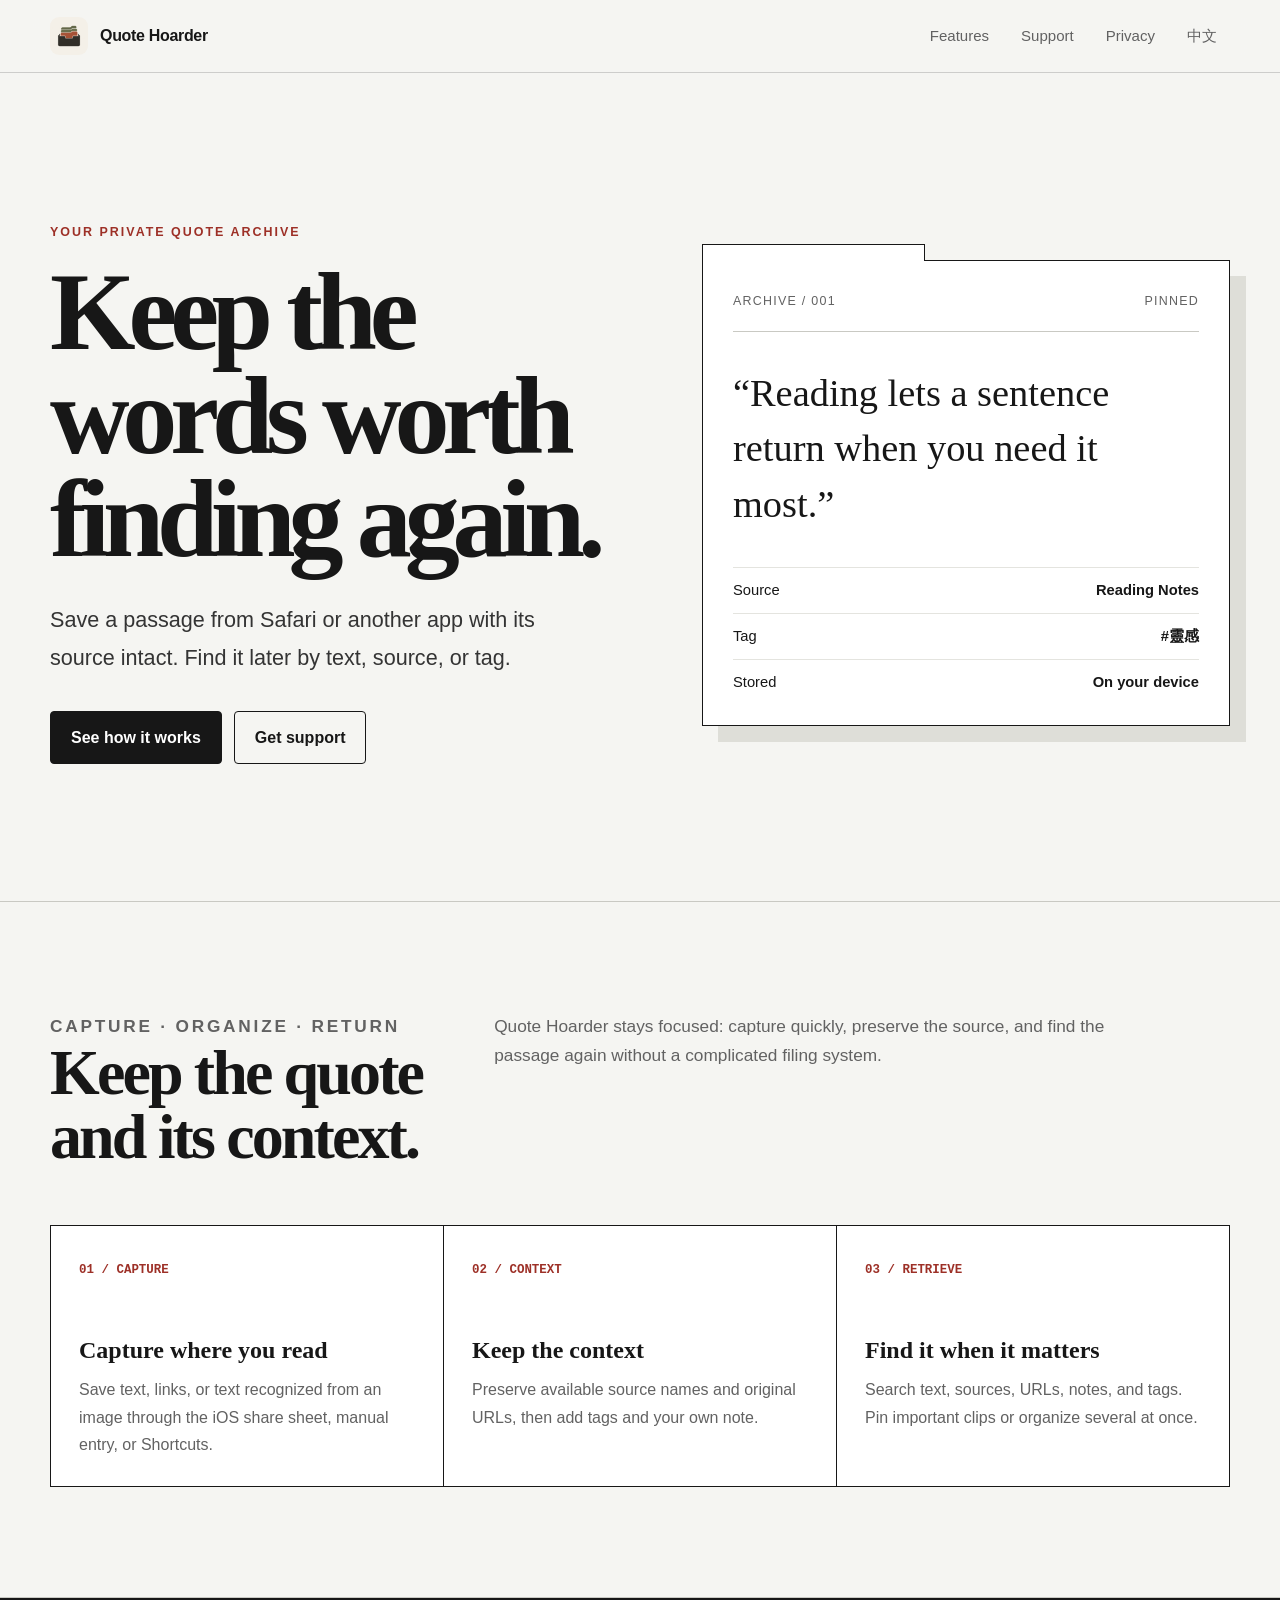
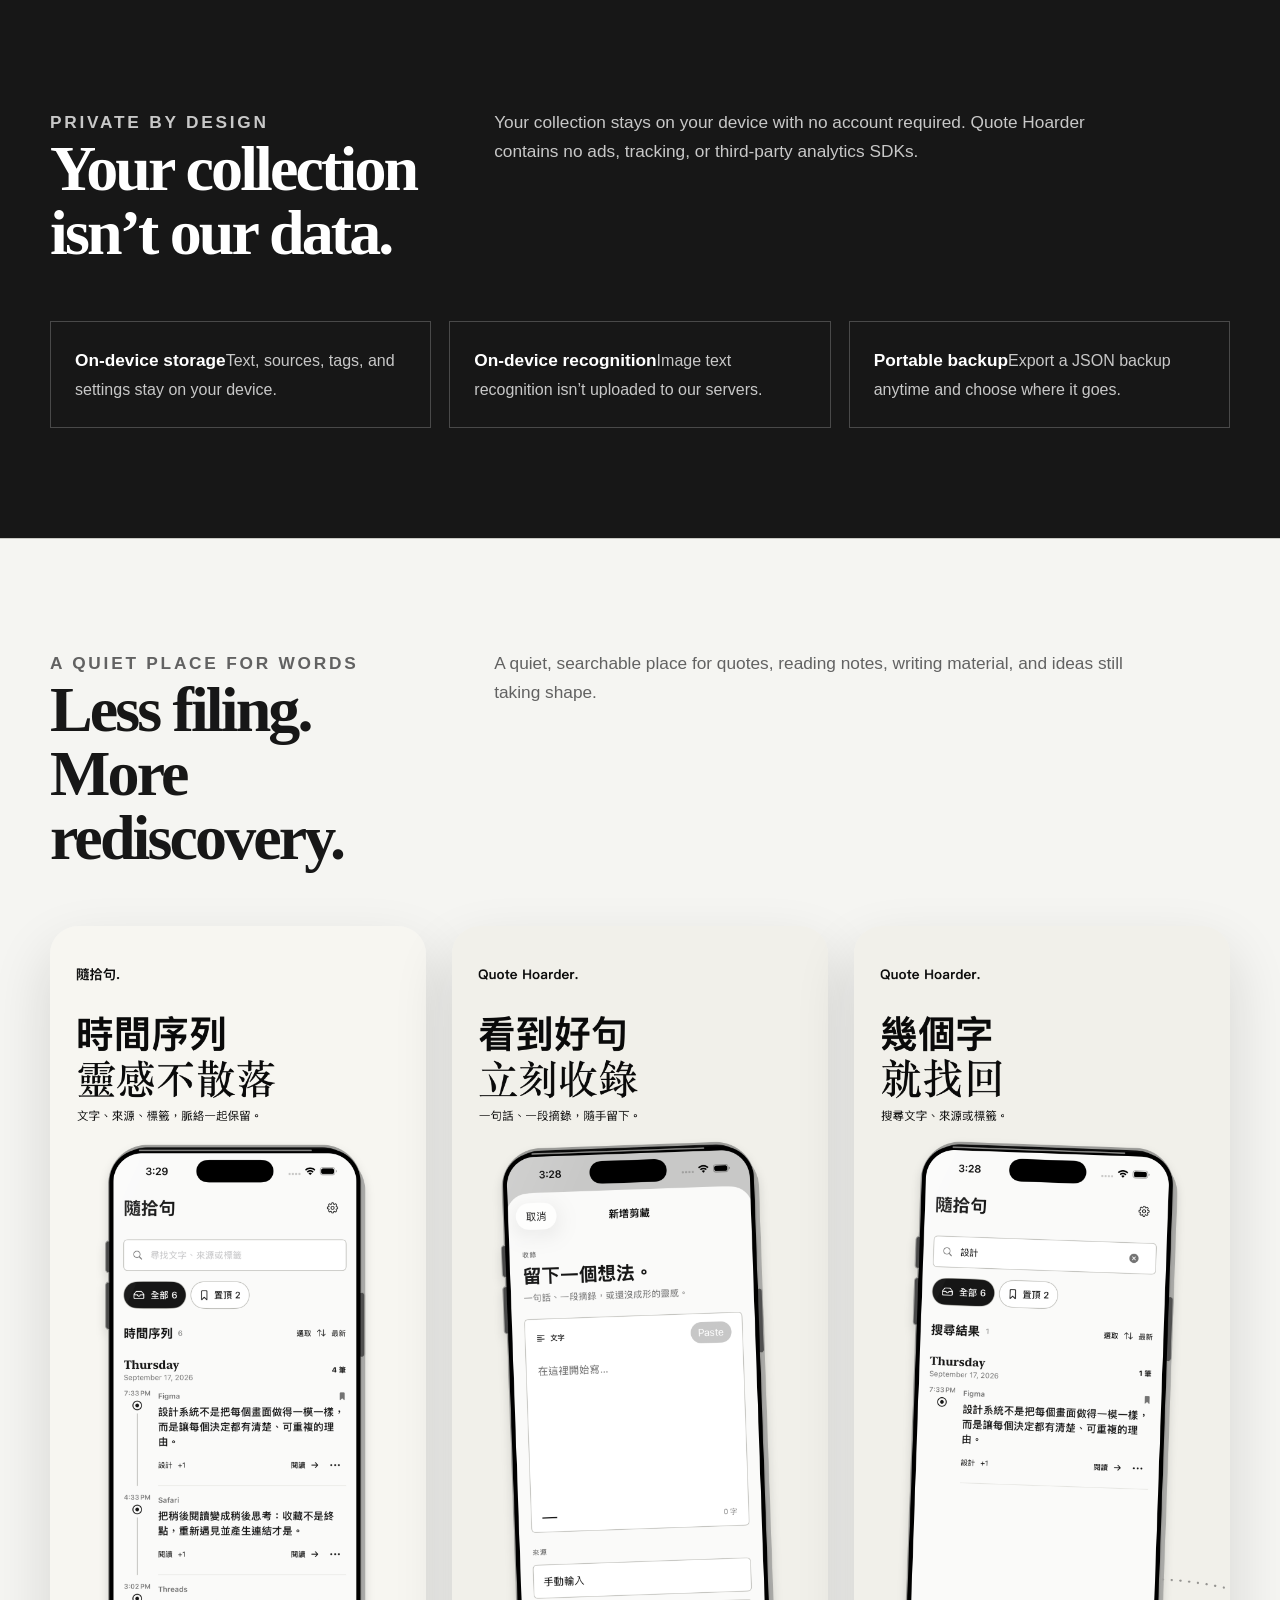
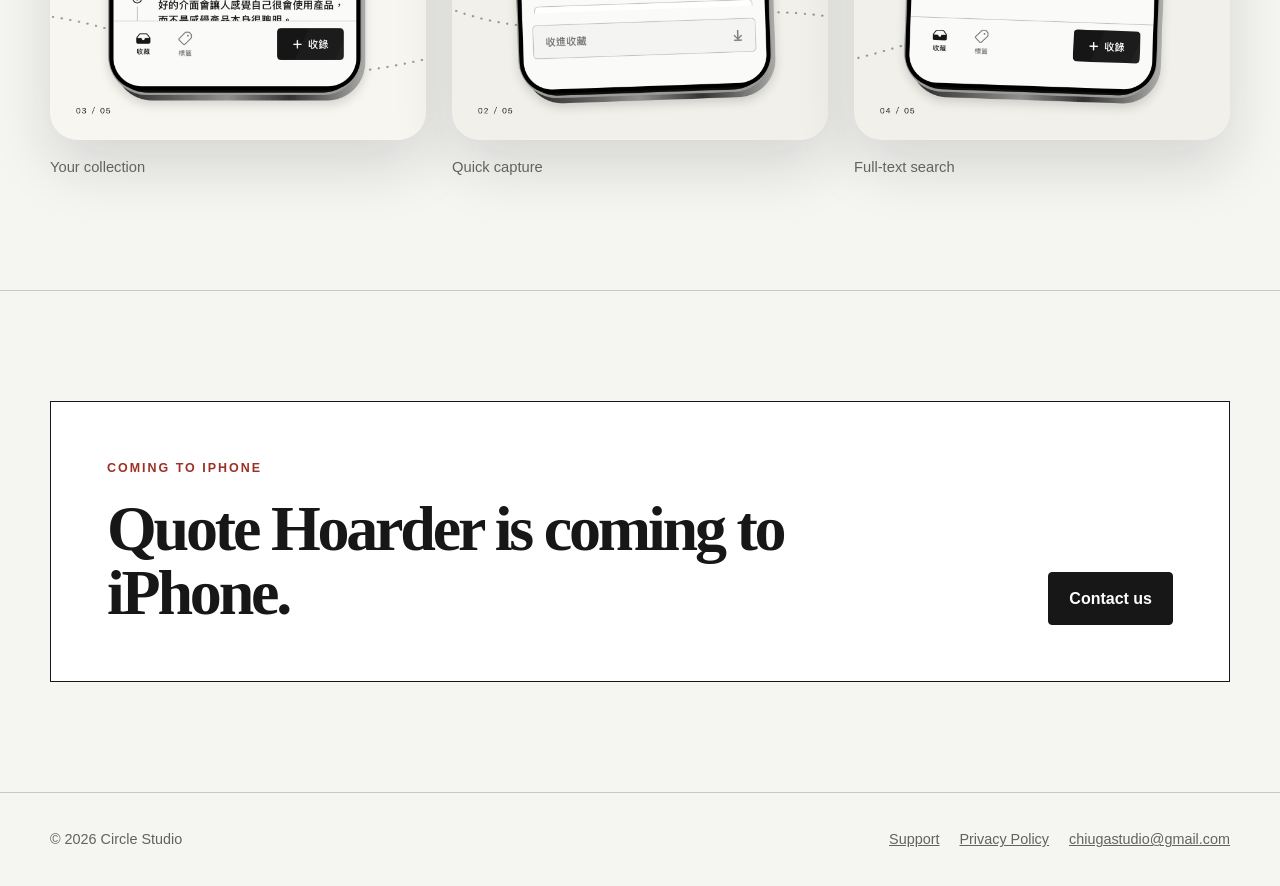
==== index.html @ 15f7021c "feat: launch Quote Hoarder website" ====
<!doctype html>
<html lang="zh-Hant">
<head>
  <meta charset="utf-8">
  <meta name="viewport" content="width=device-width, initial-scale=1">
  <meta name="description" content="隨拾句是一款在 iPhone 上保存文字摘錄、來源、標籤與註解的私人收藏工具。">
  <title>隨拾句 Quote Hoarder｜把值得留下的文字收進來</title>
  <link rel="icon" href="assets/favicon.svg" type="image/svg+xml">
  <link rel="stylesheet" href="assets/styles.css">
</head>
<body>
  <a class="skip-link" href="#main">Skip to content</a>
  <header class="site-header">
    <nav class="nav" aria-label="Primary navigation">
      <a class="brand" href="index.html">
        <img src="assets/app-icon.png" alt="">
        <span data-lang="zh">隨拾句</span><span data-lang="en">Quote Hoarder</span>
      </a>
      <div class="nav-links">
        <a href="#features"><span data-lang="zh">功能</span><span data-lang="en">Features</span></a>
        <a href="support/index.html"><span data-lang="zh">支援</span><span data-lang="en">Support</span></a>
        <a href="privacy/index.html"><span data-lang="zh">隱私</span><span data-lang="en">Privacy</span></a>
        <button class="language-button" type="button" data-language-toggle>EN</button>
      </div>
    </nav>
  </header>

  <main id="main">
    <section class="hero">
      <div>
        <p class="eyebrow"><span data-lang="zh">私人文字收藏盒</span><span data-lang="en">Your private quote archive</span></p>
        <h1><span data-lang="zh">值得留下的，別讓它滑走。</span><span data-lang="en">Keep the words worth finding again.</span></h1>
        <p class="hero-lead" data-lang="zh">從 Safari 或其他 App 分享一句話，連同來源一起收進隨拾句。之後用文字、來源與標籤快速找回。</p>
        <p class="hero-lead" data-lang="en">Save a passage from Safari or another app with its source intact. Find it later by text, source, or tag.</p>
        <div class="hero-actions">
          <a class="button" href="#features"><span data-lang="zh">看看怎麼用</span><span data-lang="en">See how it works</span></a>
          <a class="button secondary" href="support/index.html"><span data-lang="zh">取得支援</span><span data-lang="en">Get support</span></a>
        </div>
      </div>
      <aside class="dossier" aria-label="Example saved quote">
        <div class="dossier-head"><span>ARCHIVE / 001</span><span>PINNED</span></div>
        <p class="quote" data-lang="zh">「閱讀不是把句子帶走，而是讓它在下一個時刻重新出現。」</p>
        <p class="quote" data-lang="en">“Reading lets a sentence return when you need it most.”</p>
        <div class="dossier-meta">
          <div class="meta-row"><span data-lang="zh">來源</span><span data-lang="en">Source</span><strong>Reading Notes</strong></div>
          <div class="meta-row"><span data-lang="zh">標籤</span><span data-lang="en">Tag</span><strong>#靈感</strong></div>
          <div class="meta-row"><span data-lang="zh">保存位置</span><span data-lang="en">Stored</span><strong data-lang="zh">只在你的裝置</strong><strong data-lang="en">On your device</strong></div>
        </div>
      </aside>
    </section>

    <section class="section" id="features">
      <div class="section-inner">
        <div class="section-heading">
          <div><p class="eyebrow">CAPTURE · ORGANIZE · RETURN</p><h2><span data-lang="zh">三步，把脈絡留下。</span><span data-lang="en">Keep the quote and its context.</span></h2></div>
          <p data-lang="zh">隨拾句專注在一件事：讓收錄夠快、來源不丟、回頭尋找不費力。沒有帳號，也不需要先建立複雜分類。</p>
          <p data-lang="en">Quote Hoarder stays focused: capture quickly, preserve the source, and find the passage again without a complicated filing system.</p>
        </div>
        <div class="feature-grid">
          <article class="feature"><span class="feature-number">01 / CAPTURE</span><h3><span data-lang="zh">從正在閱讀的地方收錄</span><span data-lang="en">Capture where you read</span></h3><p data-lang="zh">從 iOS 分享選單保存文字、網址或圖片中的文字，也能手動輸入或使用快捷指令。</p><p data-lang="en">Save text, links, or text recognized from an image through the iOS share sheet, manual entry, or Shortcuts.</p></article>
          <article class="feature"><span class="feature-number">02 / CONTEXT</span><h3><span data-lang="zh">來源、標籤、註解一起留</span><span data-lang="en">Keep the context</span></h3><p data-lang="zh">保存可取得的來源名稱與原始網址，再補上標籤和當下想法。</p><p data-lang="en">Preserve available source names and original URLs, then add tags and your own note.</p></article>
          <article class="feature"><span class="feature-number">03 / RETRIEVE</span><h3><span data-lang="zh">需要時，快速找回</span><span data-lang="en">Find it when it matters</span></h3><p data-lang="zh">搜尋正文、來源、網址、註解與標籤；置頂重要摘錄，或批次整理收藏。</p><p data-lang="en">Search text, sources, URLs, notes, and tags. Pin important clips or organize several at once.</p></article>
        </div>
      </div>
    </section>

    <section class="section privacy-band">
      <div class="section-inner">
        <div class="section-heading">
          <div><p class="eyebrow">PRIVATE BY DESIGN</p><h2><span data-lang="zh">你的收藏，不是我們的資料。</span><span data-lang="en">Your collection isn’t our data.</span></h2></div>
          <p data-lang="zh">內容保存在裝置上，不需登入。隨拾句不含廣告、追蹤或第三方分析 SDK，也不會把收藏傳到開發者伺服器。</p>
          <p data-lang="en">Your collection stays on your device with no account required. Quote Hoarder contains no ads, tracking, or third-party analytics SDKs.</p>
        </div>
        <div class="privacy-points">
          <div class="privacy-point"><strong data-lang="zh">本機保存</strong><strong data-lang="en">On-device storage</strong><span data-lang="zh">文字、來源、標籤與設定留在裝置上。</span><span data-lang="en">Text, sources, tags, and settings stay on your device.</span></div>
          <div class="privacy-point"><strong data-lang="zh">本機辨識</strong><strong data-lang="en">On-device recognition</strong><span data-lang="zh">圖片文字辨識不會上傳到我們的伺服器。</span><span data-lang="en">Image text recognition isn’t uploaded to our servers.</span></div>
          <div class="privacy-point"><strong data-lang="zh">自由備份</strong><strong data-lang="en">Portable backup</strong><span data-lang="zh">隨時匯出 JSON 備份，保存位置由你選擇。</span><span data-lang="en">Export a JSON backup anytime and choose where it goes.</span></div>
        </div>
      </div>
    </section>

    <section class="section">
      <div class="section-inner">
        <div class="section-heading">
          <div><p class="eyebrow">A QUIET PLACE FOR WORDS</p><h2><span data-lang="zh">少一點整理負擔，多一點重新遇見。</span><span data-lang="en">Less filing. More rediscovery.</span></h2></div>
          <p data-lang="zh">為短句、書摘、寫作素材與還沒成形的靈感，留一個安靜、可搜尋的位置。</p>
          <p data-lang="en">A quiet, searchable place for quotes, reading notes, writing material, and ideas still taking shape.</p>
        </div>
        <div class="screens">
          <figure class="screen-card"><img src="assets/screen-home.png" alt="Quote Hoarder collection screen" loading="lazy"><figcaption><span data-lang="zh">收藏首頁</span><span data-lang="en">Your collection</span></figcaption></figure>
          <figure class="screen-card"><img src="assets/screen-capture.png" alt="Quote Hoarder capture screen" loading="lazy"><figcaption><span data-lang="zh">快速收錄</span><span data-lang="en">Quick capture</span></figcaption></figure>
          <figure class="screen-card"><img src="assets/screen-search.png" alt="Quote Hoarder search screen" loading="lazy"><figcaption><span data-lang="zh">全文搜尋</span><span data-lang="en">Full-text search</span></figcaption></figure>
        </div>
      </div>
    </section>

    <section class="section">
      <div class="section-inner">
        <div class="cta">
          <div><p class="eyebrow">COMING TO IPHONE</p><h2><span data-lang="zh">隨拾句第一版，即將推出。</span><span data-lang="en">Quote Hoarder is coming to iPhone.</span></h2></div>
          <a class="button" href="mailto:chiugastudio@gmail.com"><span data-lang="zh">聯絡我們</span><span data-lang="en">Contact us</span></a>
        </div>
      </div>
    </section>
  </main>

  <footer class="site-footer">
    <div class="footer-inner">
      <span>© 2026 Circle Studio</span>
      <div class="footer-links"><a href="support/index.html"><span data-lang="zh">支援</span><span data-lang="en">Support</span></a><a href="privacy/index.html"><span data-lang="zh">隱私權政策</span><span data-lang="en">Privacy Policy</span></a><a href="mailto:chiugastudio@gmail.com">chiugastudio@gmail.com</a></div>
    </div>
  </footer>
  <script src="assets/site.js"></script>
</body>
</html>
---- assets/styles.css ----
:root {
  color-scheme: light;
  --ink: #171717;
  --muted: #626262;
  --paper: #ffffff;
  --canvas: #f5f5f2;
  --line: #c9c9c3;
  --soft-line: #e4e4df;
  --signal: #9d3027;
  --max: 1180px;
}

* { box-sizing: border-box; }

html { scroll-behavior: smooth; }

body {
  margin: 0;
  background: var(--canvas);
  color: var(--ink);
  font-family: -apple-system, BlinkMacSystemFont, "Segoe UI", sans-serif;
  font-size: 16px;
  line-height: 1.7;
}

a { color: inherit; }

img { display: block; max-width: 100%; }

.skip-link {
  position: absolute;
  left: 1rem;
  top: -4rem;
  z-index: 100;
  padding: .75rem 1rem;
  background: var(--ink);
  color: #fff;
}

.skip-link:focus { top: 1rem; }

.site-header {
  position: sticky;
  top: 0;
  z-index: 20;
  border-bottom: 1px solid rgba(23, 23, 23, .18);
  background: rgba(245, 245, 242, .92);
  backdrop-filter: blur(16px);
}

.nav {
  width: min(var(--max), calc(100% - 40px));
  min-height: 72px;
  margin: 0 auto;
  display: flex;
  align-items: center;
  justify-content: space-between;
  gap: 24px;
}

.brand {
  display: inline-flex;
  align-items: center;
  gap: 12px;
  text-decoration: none;
  font-weight: 760;
  letter-spacing: -.02em;
}

.brand img { width: 38px; height: 38px; border-radius: 9px; }

.nav-links { display: flex; align-items: center; gap: 6px; }

.nav-links a,
.language-button {
  min-height: 44px;
  padding: 10px 13px;
  border: 0;
  border-radius: 4px;
  background: transparent;
  color: var(--muted);
  font: inherit;
  font-size: .94rem;
  text-decoration: none;
  cursor: pointer;
}

.nav-links a:hover,
.nav-links a:focus-visible,
.language-button:hover,
.language-button:focus-visible {
  color: var(--ink);
  background: var(--paper);
  outline: 1px solid var(--line);
}

.hero {
  width: min(var(--max), calc(100% - 40px));
  min-height: calc(100vh - 72px);
  margin: 0 auto;
  padding: 84px 0 72px;
  display: grid;
  grid-template-columns: minmax(0, 1.02fr) minmax(320px, .98fr);
  align-items: center;
  gap: clamp(42px, 8vw, 112px);
}

.eyebrow {
  margin: 0 0 18px;
  color: var(--signal);
  font-size: .78rem;
  font-weight: 760;
  letter-spacing: .16em;
  text-transform: uppercase;
}

h1, h2, h3, .quote {
  font-family: ui-serif, Georgia, "Times New Roman", "Noto Serif TC", serif;
}

h1 {
  max-width: 720px;
  margin: 0;
  font-size: clamp(3.5rem, 8.6vw, 7.6rem);
  font-weight: 700;
  letter-spacing: -.065em;
  line-height: .94;
}

.hero-lead {
  max-width: 620px;
  margin: 30px 0 0;
  color: #343434;
  font-size: clamp(1.08rem, 2vw, 1.35rem);
  line-height: 1.75;
}

.hero-actions { display: flex; flex-wrap: wrap; gap: 12px; margin-top: 34px; }

.button {
  display: inline-flex;
  min-height: 52px;
  align-items: center;
  justify-content: center;
  padding: 12px 20px;
  border: 1px solid var(--ink);
  border-radius: 4px;
  background: var(--ink);
  color: white;
  font-weight: 700;
  text-decoration: none;
}

.button.secondary { background: transparent; color: var(--ink); }
.button:hover { transform: translateY(-1px); }

.dossier {
  position: relative;
  padding: 30px;
  border: 1px solid var(--ink);
  background: var(--paper);
  box-shadow: 16px 16px 0 #deded8;
}

.dossier::before {
  content: "";
  position: absolute;
  width: 42%;
  height: 16px;
  top: -17px;
  left: -1px;
  border: 1px solid var(--ink);
  border-bottom: 0;
  background: var(--paper);
}

.dossier-head {
  display: flex;
  justify-content: space-between;
  padding-bottom: 18px;
  border-bottom: 1px solid var(--line);
  color: var(--muted);
  font-size: .78rem;
  letter-spacing: .1em;
}

.quote { margin: 34px 0; font-size: clamp(1.7rem, 3vw, 2.5rem); line-height: 1.45; }
.dossier-meta { display: grid; gap: 10px; font-size: .92rem; }
.meta-row { display: flex; justify-content: space-between; gap: 20px; border-top: 1px solid var(--soft-line); padding-top: 10px; }
.meta-row span:first-child { color: var(--muted); }

.section { padding: 110px 0; border-top: 1px solid var(--line); }
.section-inner { width: min(var(--max), calc(100% - 40px)); margin: 0 auto; }
.section-heading { display: grid; grid-template-columns: .7fr 1.3fr; gap: 48px; margin-bottom: 56px; }
.section-heading h2 { margin: 0; font-size: clamp(2.25rem, 5vw, 4.6rem); line-height: 1; letter-spacing: -.045em; }
.section-heading p { margin: 0; max-width: 650px; color: var(--muted); font-size: 1.08rem; }

.feature-grid { display: grid; grid-template-columns: repeat(3, 1fr); border-top: 1px solid var(--ink); border-left: 1px solid var(--ink); }
.feature { min-height: 250px; padding: 28px; border-right: 1px solid var(--ink); border-bottom: 1px solid var(--ink); background: var(--paper); }
.feature-number { color: var(--signal); font: 700 .78rem ui-monospace, SFMono-Regular, monospace; }
.feature h3 { margin: 54px 0 12px; font-size: 1.5rem; line-height: 1.2; }
.feature p { margin: 0; color: var(--muted); }

.privacy-band { background: var(--ink); color: white; }
.privacy-band .section-heading p { color: #c8c8c8; }
.privacy-points { display: grid; grid-template-columns: repeat(3, 1fr); gap: 18px; }
.privacy-point { padding: 24px; border: 1px solid #494949; }
.privacy-point strong { display: block; margin-bottom: 8px; font-size: 1.08rem; }
.privacy-point span { color: #c8c8c8; }

.screens { display: grid; grid-template-columns: repeat(3, 1fr); gap: 26px; align-items: start; }
.screen-card { margin: 0; }
.screen-card img { border-radius: 28px; box-shadow: 0 26px 60px rgba(23, 23, 23, .14); }
.screen-card figcaption { margin-top: 15px; color: var(--muted); font-size: .92rem; }

.cta { display: flex; align-items: end; justify-content: space-between; gap: 40px; padding: 56px; border: 1px solid var(--ink); background: var(--paper); }
.cta h2 { margin: 0; max-width: 720px; font-size: clamp(2.3rem, 5vw, 4.8rem); line-height: 1; letter-spacing: -.05em; }

.site-footer { border-top: 1px solid var(--line); padding: 34px 0; }
.footer-inner { width: min(var(--max), calc(100% - 40px)); margin: 0 auto; display: flex; justify-content: space-between; gap: 24px; color: var(--muted); font-size: .9rem; }
.footer-links { display: flex; flex-wrap: wrap; gap: 20px; }

.document-main { width: min(820px, calc(100% - 40px)); margin: 0 auto; padding: 74px 0 110px; }
.document-header { margin-bottom: 54px; padding-bottom: 34px; border-bottom: 1px solid var(--ink); }
.document-header h1 { font-size: clamp(3rem, 7vw, 5.8rem); }
.document-header p { color: var(--muted); }
.document-main h2 { margin: 48px 0 12px; font-size: 1.65rem; line-height: 1.25; }
.document-main h3 { margin: 32px 0 8px; font-size: 1.16rem; }
.document-main p, .document-main li { color: #343434; }
.document-main a { text-underline-offset: 3px; }
.notice { margin: 32px 0; padding: 20px; border-left: 4px solid var(--signal); background: var(--paper); }
.faq { border-top: 1px solid var(--ink); }
.faq details { padding: 20px 0; border-bottom: 1px solid var(--line); }
.faq summary { cursor: pointer; font-weight: 700; }
.faq details p { margin-bottom: 0; }

[data-lang] { display: none !important; }
html[lang="zh-Hant"] [data-lang="zh"],
html[lang="en"] [data-lang="en"] { display: revert !important; }

@media (max-width: 850px) {
  .hero { grid-template-columns: 1fr; min-height: auto; padding-top: 68px; }
  .dossier { margin: 16px 8px 0 0; }
  .section-heading { grid-template-columns: 1fr; gap: 18px; }
  .feature-grid, .privacy-points { grid-template-columns: 1fr; }
  .feature { min-height: auto; }
  .feature h3 { margin-top: 28px; }
  .screens { gap: 12px; }
  .cta { align-items: start; flex-direction: column; padding: 34px; }
}

@media (max-width: 620px) {
  .nav { width: min(100% - 28px, var(--max)); }
  .brand span { display: none; }
  .nav-links a { display: none; }
  .hero, .section-inner { width: min(100% - 32px, var(--max)); }
  .hero { padding: 58px 0 68px; }
  h1 { font-size: clamp(3.25rem, 19vw, 5.6rem); }
  .section { padding: 78px 0; }
  .screens { grid-template-columns: 1fr; gap: 34px; }
  .screen-card:nth-child(n+3) { display: none; }
  .footer-inner { flex-direction: column; }
}

@media (prefers-reduced-motion: reduce) {
  html { scroll-behavior: auto; }
  *, *::before, *::after { transition: none !important; }
}
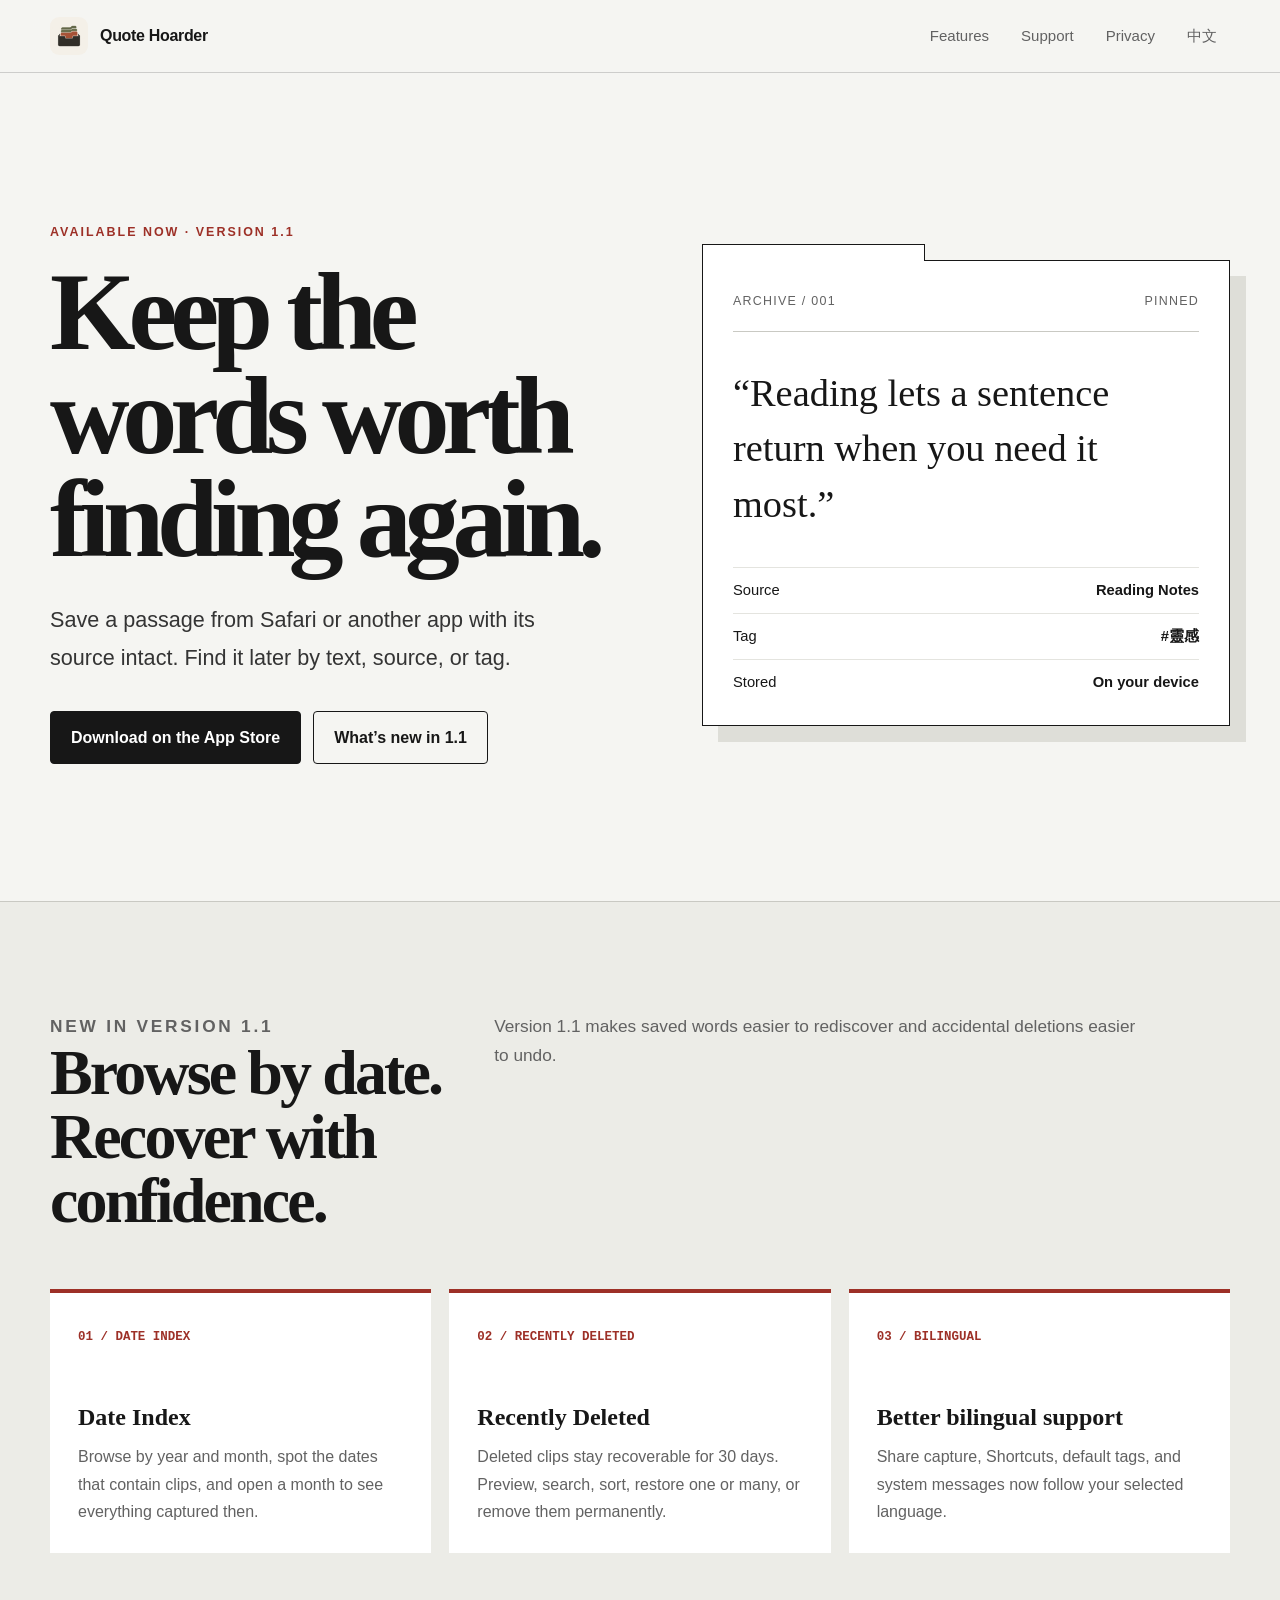
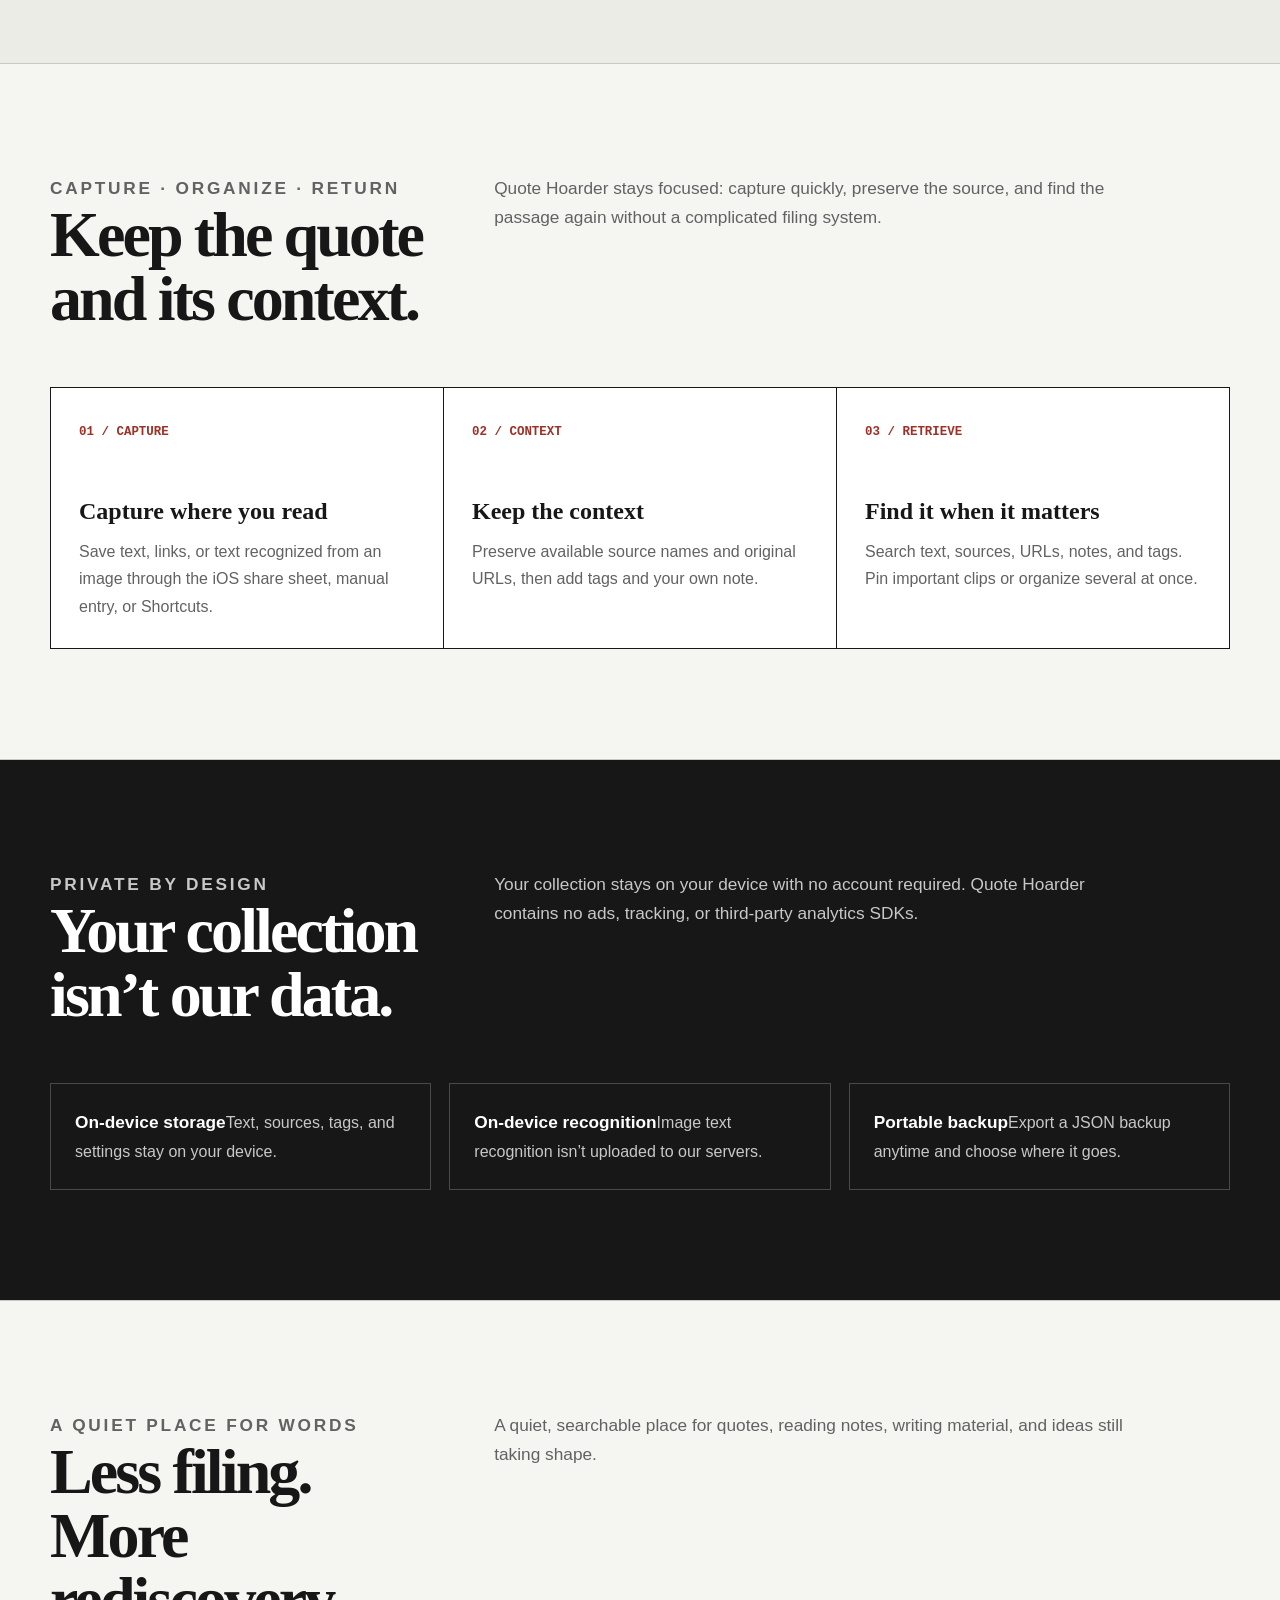
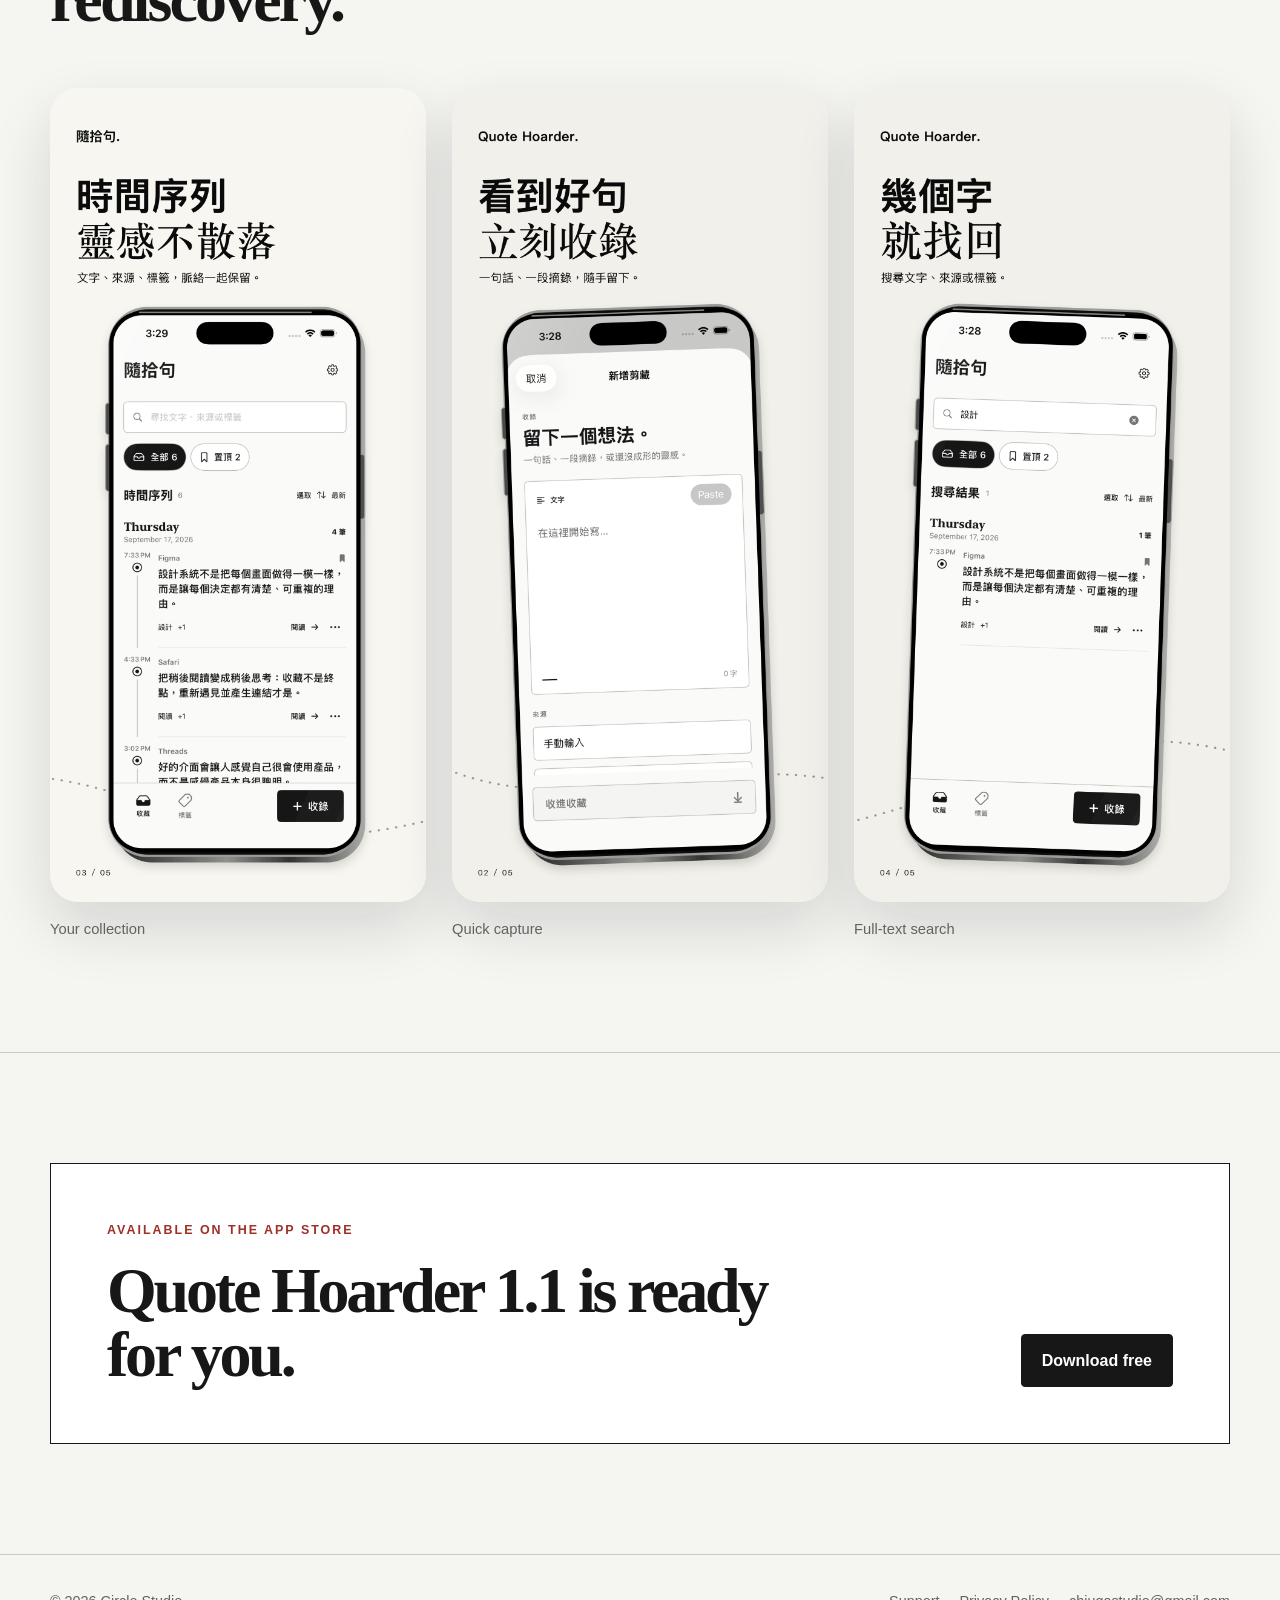
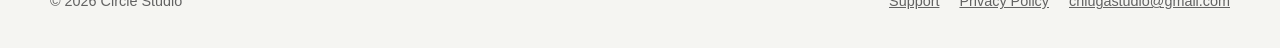
==== commit 292f4422: "feat: update website for version 1.1" ====
--- a/index.html
+++ b/index.html
@@ -28,13 +28,13 @@
   <main id="main">
     <section class="hero">
       <div>
-        <p class="eyebrow"><span data-lang="zh">私人文字收藏盒</span><span data-lang="en">Your private quote archive</span></p>
-        <h1><span data-lang="zh">值得留下的，別讓它滑走。</span><span data-lang="en">Keep the words worth finding again.</span></h1>
+        <p class="eyebrow"><span data-lang="zh">現已推出 · 版本 1.1</span><span data-lang="en">Available now · Version 1.1</span></p>
+        <h1><span data-lang="zh">值得留下的，<br>別讓它滑走。</span><span data-lang="en">Keep the words worth finding again.</span></h1>
         <p class="hero-lead" data-lang="zh">從 Safari 或其他 App 分享一句話，連同來源一起收進隨拾句。之後用文字、來源與標籤快速找回。</p>
         <p class="hero-lead" data-lang="en">Save a passage from Safari or another app with its source intact. Find it later by text, source, or tag.</p>
         <div class="hero-actions">
-          <a class="button" href="#features"><span data-lang="zh">看看怎麼用</span><span data-lang="en">See how it works</span></a>
-          <a class="button secondary" href="support/index.html"><span data-lang="zh">取得支援</span><span data-lang="en">Get support</span></a>
+          <a class="button" href="https://apps.apple.com/app/id6812375618"><span data-lang="zh">在 App Store 下載</span><span data-lang="en">Download on the App Store</span></a>
+          <a class="button secondary" href="#whats-new"><span data-lang="zh">看看 1.1 新功能</span><span data-lang="en">What’s new in 1.1</span></a>
         </div>
       </div>
       <aside class="dossier" aria-label="Example saved quote">
@@ -49,10 +49,25 @@
       </aside>
     </section>
 
+    <section class="section update-band" id="whats-new">
+      <div class="section-inner">
+        <div class="section-heading">
+          <div><p class="eyebrow">NEW IN VERSION 1.1</p><h2><span data-lang="zh">循著時間找回，<br>誤刪也能回頭。</span><span data-lang="en">Browse by date.<br>Recover with confidence.</span></h2></div>
+          <p data-lang="zh">1.1 版讓收藏更容易重新被看見，也為刪除多留一道安全網。</p>
+          <p data-lang="en">Version 1.1 makes saved words easier to rediscover and accidental deletions easier to undo.</p>
+        </div>
+        <div class="update-grid">
+          <article class="update-card"><span class="feature-number">01 / DATE INDEX</span><h3><span data-lang="zh">日期索引</span><span data-lang="en">Date Index</span></h3><p data-lang="zh">依年份與月份瀏覽收藏，一眼看見哪些日期留下了摘錄，再打開整月內容。</p><p data-lang="en">Browse by year and month, spot the dates that contain clips, and open a month to see everything captured then.</p></article>
+          <article class="update-card"><span class="feature-number">02 / RECENTLY DELETED</span><h3><span data-lang="zh">最近刪除</span><span data-lang="en">Recently Deleted</span></h3><p data-lang="zh">刪除的收藏保留 30 天。可預覽、搜尋、排序及單筆或批次復原，也能隨時永久刪除。</p><p data-lang="en">Deleted clips stay recoverable for 30 days. Preview, search, sort, restore one or many, or remove them permanently.</p></article>
+          <article class="update-card"><span class="feature-number">03 / BILINGUAL</span><h3><span data-lang="zh">更一致的雙語體驗</span><span data-lang="en">Better bilingual support</span></h3><p data-lang="zh">分享收錄、快捷指令、預設標籤與系統訊息，現在都會正確跟隨你選擇的語言。</p><p data-lang="en">Share capture, Shortcuts, default tags, and system messages now follow your selected language.</p></article>
+        </div>
+      </div>
+    </section>
+
     <section class="section" id="features">
       <div class="section-inner">
         <div class="section-heading">
-          <div><p class="eyebrow">CAPTURE · ORGANIZE · RETURN</p><h2><span data-lang="zh">三步，把脈絡留下。</span><span data-lang="en">Keep the quote and its context.</span></h2></div>
+          <div><p class="eyebrow">CAPTURE · ORGANIZE · RETURN</p><h2><span data-lang="zh">三步，<br>把脈絡留下。</span><span data-lang="en">Keep the quote and its context.</span></h2></div>
           <p data-lang="zh">隨拾句專注在一件事：讓收錄夠快、來源不丟、回頭尋找不費力。沒有帳號，也不需要先建立複雜分類。</p>
           <p data-lang="en">Quote Hoarder stays focused: capture quickly, preserve the source, and find the passage again without a complicated filing system.</p>
         </div>
@@ -67,7 +82,7 @@
     <section class="section privacy-band">
       <div class="section-inner">
         <div class="section-heading">
-          <div><p class="eyebrow">PRIVATE BY DESIGN</p><h2><span data-lang="zh">你的收藏，不是我們的資料。</span><span data-lang="en">Your collection isn’t our data.</span></h2></div>
+          <div><p class="eyebrow">PRIVATE BY DESIGN</p><h2><span data-lang="zh">你的收藏，<br>不是我們的資料。</span><span data-lang="en">Your collection isn’t our data.</span></h2></div>
           <p data-lang="zh">內容保存在裝置上，不需登入。隨拾句不含廣告、追蹤或第三方分析 SDK，也不會把收藏傳到開發者伺服器。</p>
           <p data-lang="en">Your collection stays on your device with no account required. Quote Hoarder contains no ads, tracking, or third-party analytics SDKs.</p>
         </div>
@@ -82,7 +97,7 @@
     <section class="section">
       <div class="section-inner">
         <div class="section-heading">
-          <div><p class="eyebrow">A QUIET PLACE FOR WORDS</p><h2><span data-lang="zh">少一點整理負擔，多一點重新遇見。</span><span data-lang="en">Less filing. More rediscovery.</span></h2></div>
+          <div><p class="eyebrow">A QUIET PLACE FOR WORDS</p><h2><span data-lang="zh">少一點整理負擔，<br>多一點重新遇見。</span><span data-lang="en">Less filing. More rediscovery.</span></h2></div>
           <p data-lang="zh">為短句、書摘、寫作素材與還沒成形的靈感，留一個安靜、可搜尋的位置。</p>
           <p data-lang="en">A quiet, searchable place for quotes, reading notes, writing material, and ideas still taking shape.</p>
         </div>
@@ -97,8 +112,8 @@
     <section class="section">
       <div class="section-inner">
         <div class="cta">
-          <div><p class="eyebrow">COMING TO IPHONE</p><h2><span data-lang="zh">隨拾句第一版，即將推出。</span><span data-lang="en">Quote Hoarder is coming to iPhone.</span></h2></div>
-          <a class="button" href="mailto:chiugastudio@gmail.com"><span data-lang="zh">聯絡我們</span><span data-lang="en">Contact us</span></a>
+          <div><p class="eyebrow">AVAILABLE ON THE APP STORE</p><h2><span data-lang="zh">隨拾句 1.1，<br>現在就能下載。</span><span data-lang="en">Quote Hoarder 1.1 is ready for you.</span></h2></div>
+          <a class="button" href="https://apps.apple.com/app/id6812375618"><span data-lang="zh">免費下載</span><span data-lang="en">Download free</span></a>
         </div>
       </div>
     </section>
--- a/assets/styles.css
+++ b/assets/styles.css
@@ -200,6 +200,12 @@
 .feature-number { color: var(--signal); font: 700 .78rem ui-monospace, SFMono-Regular, monospace; }
 .feature h3 { margin: 54px 0 12px; font-size: 1.5rem; line-height: 1.2; }
 .feature p { margin: 0; color: var(--muted); }
+
+.update-band { background: #ecece7; }
+.update-grid { display: grid; grid-template-columns: repeat(3, 1fr); gap: 18px; }
+.update-card { min-height: 260px; padding: 28px; border-top: 4px solid var(--signal); background: var(--paper); }
+.update-card h3 { margin: 54px 0 12px; font-size: 1.5rem; line-height: 1.2; }
+.update-card p { margin: 0; color: var(--muted); }
 
 .privacy-band { background: var(--ink); color: white; }
 .privacy-band .section-heading p { color: #c8c8c8; }
@@ -242,9 +248,10 @@
   .hero { grid-template-columns: 1fr; min-height: auto; padding-top: 68px; }
   .dossier { margin: 16px 8px 0 0; }
   .section-heading { grid-template-columns: 1fr; gap: 18px; }
-  .feature-grid, .privacy-points { grid-template-columns: 1fr; }
+  .feature-grid, .update-grid, .privacy-points { grid-template-columns: 1fr; }
   .feature { min-height: auto; }
-  .feature h3 { margin-top: 28px; }
+  .feature h3, .update-card h3 { margin-top: 28px; }
+  .update-card { min-height: auto; }
   .screens { gap: 12px; }
   .cta { align-items: start; flex-direction: column; padding: 34px; }
 }
@@ -255,7 +262,7 @@
   .nav-links a { display: none; }
   .hero, .section-inner { width: min(100% - 32px, var(--max)); }
   .hero { padding: 58px 0 68px; }
-  h1 { font-size: clamp(3.25rem, 19vw, 5.6rem); }
+  h1 { font-size: clamp(3.25rem, 15vw, 5.2rem); }
   .section { padding: 78px 0; }
   .screens { grid-template-columns: 1fr; gap: 34px; }
   .screen-card:nth-child(n+3) { display: none; }
